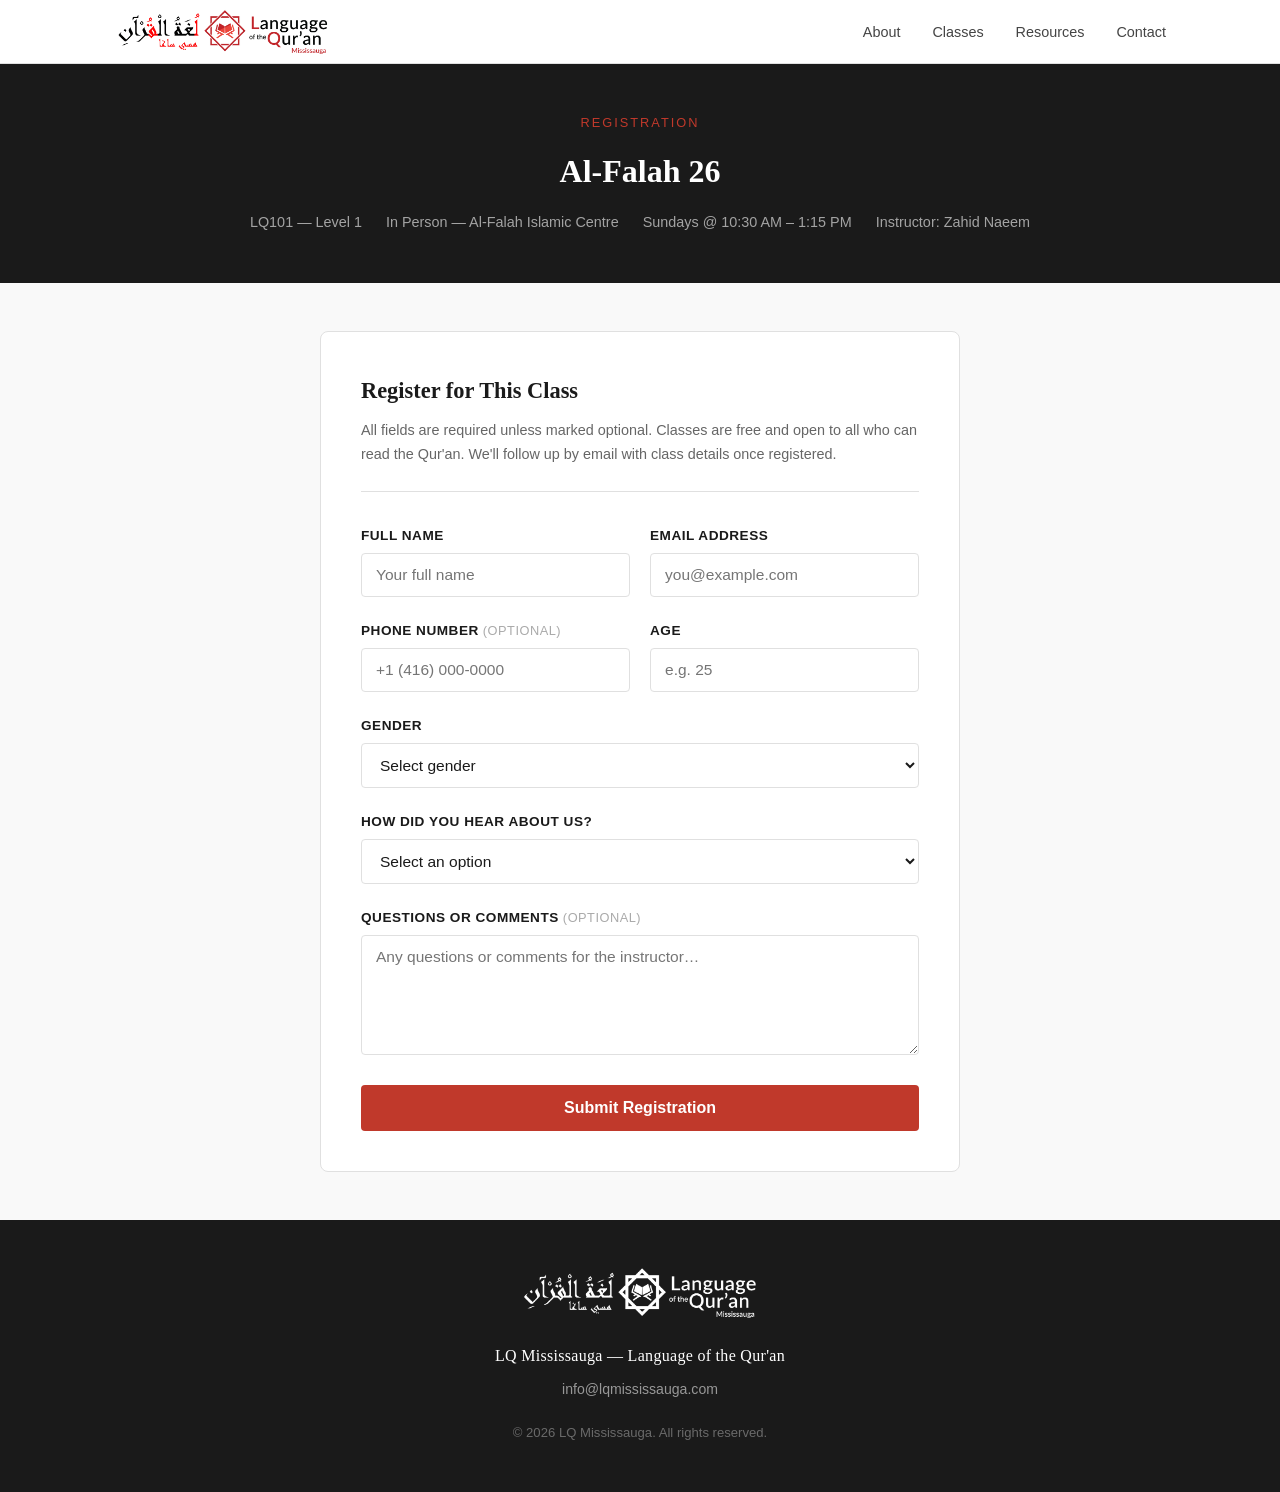
==== register/al-falah-26/index.html @ 353dc701 "Add class pages, data-driven rendering, resources accordion, and style updates - Add classes.js data" ====
<!DOCTYPE html>
<html lang="en">
<head>
  <meta charset="UTF-8" />
  <meta name="viewport" content="width=device-width, initial-scale=1.0" />
  <title>Register — Al-Falah 26 | LQ Mississauga</title>
  <meta name="description" content="Register for Al-Falah 26 — LQ101 Qur'anic Arabic, in person, Sundays 10:30 AM – 1:15 PM." />
  <link rel="stylesheet" href="../../css/styles.css" />
</head>
<body class="register-page">

  <!-- ======================================================================
       Navigation
  ====================================================================== -->
  <nav id="site-nav" role="navigation" aria-label="Main navigation">
    <div class="container">
      <a href="../../index.html" class="nav-logo">
        <img src="../../assets/images/logo.jpg" alt="LQ Mississauga" />
      </a>

      <button
        id="nav-hamburger"
        class="nav-hamburger"
        aria-controls="nav-links"
        aria-expanded="false"
        aria-label="Toggle menu"
      >
        <span></span>
        <span></span>
        <span></span>
      </button>

      <ul id="nav-links" class="nav-links" role="list">
        <li><a href="../../index.html#about">About</a></li>
        <li><a href="../../index.html#classes">Classes</a></li>
        <li><a href="../../index.html#resources">Resources</a></li>
        <li><a href="../../index.html#contact">Contact</a></li>
      </ul>
    </div>
  </nav>

  <!-- ======================================================================
       Class Header
  ====================================================================== -->
  <header class="register-header">
    <p class="class-tag">Registration</p>
    <h1>Al-Falah 26</h1>
    <div class="class-meta">
      <span>LQ101 &mdash; Level 1</span>
      <span>In Person &mdash; Al-Falah Islamic Centre</span>
      <span>Sundays @ 10:30 AM – 1:15 PM</span>
      <span>Instructor: Zahid Naeem</span>
    </div>
  </header>

  <!-- ======================================================================
       Registration Form
  ====================================================================== -->
  <div class="register-body">
    <div class="register-card">
      <h2>Register for This Class</h2>
      <p class="form-intro">
        All fields are required unless marked optional. Classes are free and open to all
        who can read the Qur'an. We'll follow up by email with class details once registered.
      </p>

      <!-- TODO: wire form action to Google Sheets API or Netlify Forms. -->
      <form
        id="register-form"
        class="register-form"
        action="#"
        method="POST"
        aria-label="Registration form for Al-Falah 26"
        novalidate
      >
        <input type="hidden" name="class" value="Al-Falah 26" />

        <div class="form-row">
          <div class="form-group">
            <label for="full-name">Full Name</label>
            <input
              type="text"
              id="full-name"
              name="full_name"
              placeholder="Your full name"
              required
              autocomplete="name"
            />
          </div>
          <div class="form-group">
            <label for="email">Email Address</label>
            <input
              type="email"
              id="email"
              name="email"
              placeholder="you@example.com"
              required
              autocomplete="email"
            />
          </div>
        </div>

        <div class="form-row">
          <div class="form-group">
            <label for="phone" class="field-optional">Phone Number</label>
            <input
              type="tel"
              id="phone"
              name="phone"
              placeholder="+1 (416) 000-0000"
              autocomplete="tel"
            />
          </div>
          <div class="form-group">
            <label for="age">Age</label>
            <input
              type="number"
              id="age"
              name="age"
              placeholder="e.g. 25"
              min="10"
              max="100"
              required
            />
          </div>
        </div>

        <div class="form-group">
          <label for="gender">Gender</label>
          <select id="gender" name="gender" required>
            <option value="" disabled selected>Select gender</option>
            <option value="male">Male</option>
            <option value="female">Female</option>
            <option value="prefer-not">Prefer not to say</option>
          </select>
        </div>

        <div class="form-group">
          <label for="heard-from">How did you hear about us?</label>
          <select id="heard-from" name="heard_from" required>
            <option value="" disabled selected>Select an option</option>
            <option value="friend-family">Friend or Family</option>
            <option value="masjid">Masjid / Islamic Centre</option>
            <option value="social-media">Social Media</option>
            <option value="google">Google / Web Search</option>
            <option value="previous-student">Previous Student</option>
            <option value="other">Other</option>
          </select>
        </div>

        <div class="form-group">
          <label for="comments" class="field-optional">Questions or Comments</label>
          <textarea
            id="comments"
            name="comments"
            placeholder="Any questions or comments for the instructor…"
          ></textarea>
        </div>

        <button type="submit" class="btn btn-primary btn-register">
          Submit Registration
        </button>
      </form>
    </div>
  </div>

  <!-- ======================================================================
       Footer
  ====================================================================== -->
  <footer id="site-footer">
    <div class="container">
      <div class="footer-logo">
        <img src="../../assets/images/logo.jpg" alt="LQ Mississauga" />
      </div>
      <p class="footer-name">LQ Mississauga — Language of the Qur'an</p>
      <p class="footer-email">
        <a href="mailto:info@lqmississauga.com">info@lqmississauga.com</a>
      </p>
      <p class="footer-copy">&copy; <span id="footer-year"></span> LQ Mississauga. All rights reserved.</p>
    </div>
  </footer>

  <script src="../../js/classes.js"></script>
  <script src="../../js/main.js"></script>
  <script>
    document.getElementById('footer-year').textContent = new Date().getFullYear();

    // On submit: save name + class to sessionStorage, then redirect to done page.
    // TODO: replace with real form submission (Google Sheets API) before going live.
    document.getElementById('register-form').addEventListener('submit', function (e) {
      e.preventDefault();

      var name  = document.getElementById('full-name').value.trim();
      var email = document.getElementById('email').value.trim();

      if (!name || !email) return;

      try {
        sessionStorage.setItem('lqm_registrant_name',  name);
        sessionStorage.setItem('lqm_registrant_class', 'Al-Falah 26');
      } catch (err) {}

      window.location.href = './done/';
    });
  </script>

</body>
</html>
---- css/styles.css ----
/* ==========================================================================
   LQM Mississauga — Global Styles
   ========================================================================== */

@import url('https://fonts.googleapis.com/css2?family=Scheherazade+New:wght@400&display=swap');

/* --- Reset & Base -------------------------------------------------------- */
*, *::before, *::after {
  box-sizing: border-box;
  margin: 0;
  padding: 0;
}

html {
  scroll-behavior: smooth;
  font-size: 16px;
}

body {
  font-family: -apple-system, BlinkMacSystemFont, 'Segoe UI', sans-serif;
  color: #444444;
  background-color: #ffffff;
  line-height: 1.7;
}

img {
  max-width: 100%;
  display: block;
}

a {
  color: #C0392B;
  text-decoration: none;
}

a:hover {
  text-decoration: underline;
}

/* --- Utility ------------------------------------------------------------ */
.container {
  max-width: 1100px;
  margin: 0 auto;
  padding: 0 24px;
}

.section-title {
  font-family: Georgia, 'Times New Roman', serif;
  font-size: 2rem;
  color: #1a1a1a;
  text-align: center;
  margin-bottom: 12px;
}

.section-subtitle {
  text-align: center;
  color: #666;
  font-size: 1rem;
  margin-bottom: 48px;
}

.section-divider {
  width: 56px;
  height: 3px;
  background: #C0392B;
  margin: 0 auto 16px;
  border: none;
}

section {
  padding: 80px 0;
}

/* --- Buttons ------------------------------------------------------------ */
.btn {
  display: inline-block;
  padding: 12px 28px;
  border-radius: 4px;
  font-size: 0.95rem;
  font-weight: 600;
  cursor: pointer;
  border: none;
  transition: background 0.2s, transform 0.1s;
  text-decoration: none;
}

.btn:hover {
  text-decoration: none;
  transform: translateY(-1px);
}

.btn-primary {
  background: #C0392B;
  color: #ffffff;
}

.btn-primary:hover {
  background: #a93226;
}

.btn-outline {
  background: transparent;
  color: #C0392B;
  border: 2px solid #C0392B;
}

.btn-outline:hover {
  background: #C0392B;
  color: #ffffff;
}

/* --- Navigation --------------------------------------------------------- */
#site-nav {
  position: fixed;
  top: 0;
  left: 0;
  right: 0;
  z-index: 1000;
  background: #ffffff;
  border-bottom: 1px solid #e0e0e0;
  height: 64px;
  display: flex;
  align-items: center;
}

#site-nav .container {
  display: flex;
  align-items: center;
  justify-content: space-between;
  width: 100%;
}

.nav-logo {
  display: flex;
  align-items: center;
  text-decoration: none;
  flex-shrink: 0;
}

.nav-logo img {
  height: 45px;
  width: auto;
  display: block;
}

.nav-links {
  display: flex;
  align-items: center;
  gap: 32px;
  list-style: none;
}

.nav-links a {
  color: #444444;
  font-size: 0.9rem;
  font-weight: 500;
  text-decoration: none;
  transition: color 0.2s;
  padding-bottom: 2px;
  border-bottom: 2px solid transparent;
}

.nav-links a:hover,
.nav-links a.active {
  color: #C0392B;
  border-bottom-color: #C0392B;
}


/* Hamburger */
.nav-hamburger {
  display: none;
  flex-direction: column;
  gap: 5px;
  cursor: pointer;
  background: none;
  border: none;
  padding: 4px;
}

.nav-hamburger span {
  display: block;
  width: 24px;
  height: 2px;
  background: #1a1a1a;
  border-radius: 2px;
  transition: all 0.3s;
}

.nav-hamburger.open span:nth-child(1) {
  transform: translateY(7px) rotate(45deg);
}
.nav-hamburger.open span:nth-child(2) {
  opacity: 0;
}
.nav-hamburger.open span:nth-child(3) {
  transform: translateY(-7px) rotate(-45deg);
}

/* Mobile nav */
@media (max-width: 768px) {
  .nav-hamburger {
    display: flex;
  }

  .nav-links {
    display: none;
    position: absolute;
    top: 64px;
    left: 0;
    right: 0;
    background: #ffffff;
    flex-direction: column;
    align-items: flex-start;
    gap: 0;
    border-bottom: 1px solid #e0e0e0;
    padding: 8px 0;
  }

  .nav-links.open {
    display: flex;
  }

  .nav-links li {
    width: 100%;
  }

  .nav-links a {
    display: block;
    padding: 14px 24px;
    border-bottom: none;
    font-size: 1rem;
  }

}

/* --- Hero --------------------------------------------------------------- */
#hero {
  background-color: #2c2c2c; /* fallback while image loads */
  background-image:
    linear-gradient(rgba(0, 0, 0, 0.50), rgba(0, 0, 0, 0.50)),
    url('../assets/images/hero.jpg');
  background-size: cover;
  background-position: center;
  background-repeat: no-repeat;
  min-height: 100vh;
  display: flex;
  align-items: center;
  justify-content: center;
  text-align: center;
  padding: 80px 24px 120px; /* generous bottom padding so gradient breathes */
  margin-top: 64px; /* offset for fixed nav */
}

.hero-inner {
  max-width: 720px;
}

.hero-eyebrow {
  font-size: 0.85rem;
  color: rgba(255, 255, 255, 0.6);
  letter-spacing: 3px;
  text-transform: uppercase;
  margin-bottom: 20px;
  text-shadow: 0 2px 12px rgba(0,0,0,0.7);
}

.hero-headline {
  font-family: Georgia, 'Times New Roman', serif;
  font-size: clamp(2.2rem, 5vw, 3.8rem);
  color: #ffffff;
  line-height: 1.25;
  margin-bottom: 12px;
  text-shadow: 0 2px 12px rgba(0,0,0,0.7);
}

.hero-arabic {
  font-family: 'Scheherazade New', Georgia, 'Times New Roman', serif;
  font-size: clamp(1.7rem, 3.5vw, 2.3rem);
  color: #ffffff;
  margin-bottom: 36px;
  text-shadow: 0 1px 8px rgba(0,0,0,0.8), 0 0 20px rgba(0,0,0,0.6);
  direction: rtl;
}

.hero-cta {
  padding: 14px 36px;
  font-size: 1rem;
}

/* --- Classes ------------------------------------------------------------ */
#classes {
  background: #f9f9f9;
}

/* --- Classes List (data-driven) ----------------------------------------- */
#classes-list {
  max-width: 860px;
  margin: 0 auto;
}

.accordion-item {
  background: #ffffff;
  border: 1px solid #e0e0e0;
  border-radius: 6px;
  margin-bottom: 10px;
  overflow: hidden;
}

/* Closed-state trigger: single line summary + +/− icon */
.accordion-trigger {
  width: 100%;
  display: flex;
  align-items: center;
  justify-content: space-between;
  padding: 18px 24px;
  background: none;
  border: none;
  cursor: pointer;
  text-align: left;
  gap: 16px;
}

.accordion-trigger:hover {
  background: #fafafa;
}

.class-summary {
  font-size: 15px;
  color: #666;
  line-height: 1.4;
}

.class-code {
  font-weight: 600;
  font-size: 17px;
  color: #1a1a1a;
}

.class-toggle-icon {
  font-size: 1.4rem;
  line-height: 1;
  color: #C0392B;
  font-weight: 300;
  flex-shrink: 0;
  user-select: none;
}

/* Open state */
.accordion-body {
  display: none;
  padding: 20px 24px 24px;
  border-top: 1px solid #e0e0e0;
}

.accordion-item.open .accordion-body {
  display: block;
}

/* 3-column detail grid */
.class-detail-grid {
  display: grid;
  grid-template-columns: repeat(3, 1fr);
  gap: 20px 24px;
  margin-bottom: 24px;
}

.class-detail-item {
  display: flex;
  flex-direction: column;
  gap: 4px;
}

/* Comments row spans all 3 columns */
.class-detail-item--full {
  grid-column: 1 / -1;
}

.class-detail-label {
  font-size: 0.7rem;
  text-transform: uppercase;
  letter-spacing: 1px;
  color: #888;
  font-weight: 600;
}

.class-detail-value {
  font-size: 0.9rem;
  color: #1a1a1a;
  line-height: 1.5;
}

/* Register button variants */
.btn-register {
  display: inline-block;
}

.btn-status-coming-soon {
  background: #999999;
  color: #ffffff;
  cursor: default;
  pointer-events: none;
  border: none;
  border-radius: 4px;
  padding: 12px 24px;
  font-size: 0.95rem;
  font-weight: 600;
  display: inline-block;
}

.btn-status-closed {
  background: #555555;
  color: #ffffff;
  cursor: default;
  pointer-events: none;
  border: none;
  border-radius: 4px;
  padding: 12px 24px;
  font-size: 0.95rem;
  font-weight: 600;
  display: inline-block;
}

/* Responsive: collapse to 1 column on mobile */
@media (max-width: 600px) {
  .class-detail-grid {
    grid-template-columns: 1fr;
  }
  .class-detail-item--full {
    grid-column: 1;
  }
  .accordion-trigger {
    padding: 16px 18px;
  }
  .accordion-body {
    padding: 16px 18px 20px;
  }
}

/* --- Resources ---------------------------------------------------------- */
#resources {
  background: #ffffff;
}

/* Each named sub-section (Madinah, Workbooks, Worksheets, etc.) */
.resource-group {
  max-width: 860px;
  margin: 0 auto 12px;
}

.resource-group:last-child {
  margin-bottom: 0;
}

.accordion-header {
  display: flex;
  justify-content: space-between;
  align-items: center;
  padding: 20px 0;
  border-bottom: 1px solid #e0e0e0;
  cursor: pointer;
  user-select: none;
}

.accordion-header:hover .accordion-title {
  color: #C0392B;
}

.accordion-title {
  font-size: 20px;
  font-weight: 600;
  color: #1a1a1a;
  transition: color 0.2s;
}

.accordion-chevron {
  font-size: 22px;
  color: #C0392B;
  display: inline-block;
  flex-shrink: 0;
  user-select: none;
  line-height: 1;
}

.accordion-content {
  overflow: hidden;
  max-height: 0;
  padding: 0;
  transition: max-height 0.4s ease;
}

/* Inner wrapper carries all padding — keeps it inside the clipped container */
.accordion-inner {
  padding: 24px 0 40px;
}

/* Index link above Madinah tabs */
.madinah-index-link {
  display: inline-block;
  margin-top: 20px;
  margin-bottom: 20px;
  padding: 8px 16px;
  background: #f5f5f5;
  border: 1px solid #e0e0e0;
  border-radius: 4px;
  font-size: 0.9rem;
  color: #1a1a1a;
  text-decoration: none;
  font-weight: 500;
}

.madinah-index-link:hover {
  background: #fff0ee;
  border-color: #C0392B;
  color: #C0392B;
  text-decoration: none;
}

/* ---- Madinah tabs ---- */
.tab-nav {
  display: flex;
  border-bottom: 2px solid #e0e0e0;
  margin-bottom: 28px;
}

.tab-btn {
  background: none;
  border: none;
  border-bottom: 3px solid transparent;
  margin-bottom: -2px;
  padding: 10px 28px;
  font-size: 0.9rem;
  font-weight: 600;
  color: #888;
  cursor: pointer;
  transition: color 0.2s, border-color 0.2s;
  font-family: inherit;
}

.tab-btn:hover {
  color: #1a1a1a;
}

.tab-btn.active {
  color: #C0392B;
  border-bottom-color: #C0392B;
}

.tab-panel {
  display: none;
}

.tab-panel.active {
  display: block;
}

/* Sub-sections within a tab panel */
.res-sub {
  margin-bottom: 28px;
}

.res-sub:last-child {
  margin-bottom: 0;
}

.res-sub-title {
  font-size: 0.72rem;
  font-weight: 700;
  text-transform: uppercase;
  letter-spacing: 1.5px;
  color: #999;
  margin-bottom: 12px;
}

/* Download cards (Course Materials + Textbooks rows) */
.dl-cards {
  display: flex;
  flex-wrap: wrap;
  gap: 10px;
}

.dl-card {
  display: flex;
  flex-direction: column;
  gap: 4px;
  padding: 13px 18px;
  background: #f9f9f9;
  border: 1px solid #e0e0e0;
  border-radius: 6px;
  text-decoration: none;
  transition: border-color 0.18s, background 0.18s;
  min-width: 130px;
}

.dl-card:hover {
  border-color: #C0392B;
  background: #fff8f8;
  text-decoration: none;
}

.dl-card-type {
  font-size: 0.62rem;
  font-weight: 700;
  text-transform: uppercase;
  letter-spacing: 1px;
  color: #C0392B;
}

.dl-card-label {
  font-size: 0.875rem;
  font-weight: 600;
  color: #1a1a1a;
  line-height: 1.3;
}

/* Annotated solutions grid */
.solutions-grid {
  display: flex;
  flex-wrap: wrap;
  gap: 7px;
}

.solution-btn {
  display: inline-flex;
  align-items: center;
  justify-content: center;
  width: 44px;
  height: 34px;
  background: #f9f9f9;
  border: 1px solid #e0e0e0;
  border-radius: 4px;
  font-size: 0.78rem;
  font-weight: 600;
  color: #555;
  text-decoration: none;
  transition: all 0.15s;
}

.solution-btn:hover {
  background: #C0392B;
  border-color: #C0392B;
  color: #ffffff;
  text-decoration: none;
}

/* GEx button is wider */
.solution-btn-gex {
  width: auto;
  padding: 0 14px;
  color: #C0392B;
  border-color: #C0392B;
}

.solution-btn-gex:hover {
  background: #C0392B;
  color: #ffffff;
}

/* Shared index link below tabs */
.res-shared-link {
  margin-top: 24px;
  padding-top: 16px;
  border-top: 1px solid #e0e0e0;
  text-align: right;
}

.res-shared-link a {
  font-size: 0.85rem;
  color: #666;
}

.res-shared-link a:hover {
  color: #C0392B;
}

/* ---- Workbook list ---- */
.workbook-list {
  display: flex;
  flex-direction: column;
  gap: 6px;
}

.workbook-item {
  display: flex;
  align-items: center;
  justify-content: space-between;
  gap: 16px;
  padding: 14px 18px;
  background: #f9f9f9;
  border: 1px solid #e0e0e0;
  border-radius: 6px;
  text-decoration: none;
  transition: border-color 0.18s, background 0.18s;
}

.workbook-item:hover {
  border-color: #C0392B;
  background: #fff8f8;
  text-decoration: none;
}

.workbook-name {
  font-size: 0.92rem;
  font-weight: 500;
  color: #1a1a1a;
  line-height: 1.4;
}

.workbook-dl {
  flex-shrink: 0;
  font-size: 0.78rem;
  font-weight: 700;
  color: #C0392B;
  white-space: nowrap;
}

/* ---- Worksheet list + verb form pills ---- */
.worksheet-list {
  display: flex;
  flex-direction: column;
  gap: 6px;
  margin-bottom: 20px;
}

.worksheet-item {
  display: flex;
  align-items: center;
  justify-content: space-between;
  gap: 16px;
  padding: 13px 18px;
  background: #f9f9f9;
  border: 1px solid #e0e0e0;
  border-radius: 6px;
  text-decoration: none;
  transition: border-color 0.18s, background 0.18s;
}

.worksheet-item:hover {
  border-color: #C0392B;
  background: #fff8f8;
  text-decoration: none;
}

.worksheet-name {
  font-size: 0.92rem;
  font-weight: 500;
  color: #1a1a1a;
}

.worksheet-dl {
  flex-shrink: 0;
  font-size: 0.78rem;
  font-weight: 700;
  color: #C0392B;
}

.verb-forms-label {
  font-size: 0.8rem;
  font-weight: 600;
  color: #888;
  margin-bottom: 10px;
  text-transform: uppercase;
  letter-spacing: 0.5px;
}

.pill-row {
  display: flex;
  flex-wrap: wrap;
  gap: 8px;
}

.pill {
  display: inline-block;
  padding: 6px 15px;
  background: #f9f9f9;
  border: 1px solid #e0e0e0;
  border-radius: 20px;
  font-size: 0.82rem;
  font-weight: 600;
  color: #444;
  text-decoration: none;
  transition: all 0.15s;
}

.pill:hover {
  background: #C0392B;
  border-color: #C0392B;
  color: #ffffff;
  text-decoration: none;
}

/* ---- Surat-ul-Kahf downloads ---- */
.suk-downloads {
  display: flex;
  gap: 12px;
  flex-wrap: wrap;
}

/* ---- External resources ---- */
.ext-resources {
  display: flex;
  flex-wrap: wrap;
  gap: 10px;
}

.ext-resource-link {
  display: inline-flex;
  align-items: center;
  gap: 6px;
  padding: 11px 20px;
  border: 1px solid #e0e0e0;
  border-radius: 6px;
  font-size: 0.9rem;
  font-weight: 500;
  color: #444;
  text-decoration: none;
  background: #f9f9f9;
  transition: all 0.18s;
}

.ext-resource-link:hover {
  color: #C0392B;
  border-color: #C0392B;
  background: #fff8f8;
  text-decoration: none;
}

/* ---- Responsive ---- */
@media (max-width: 600px) {
  .tab-btn {
    padding: 10px 18px;
    font-size: 0.85rem;
  }

  .dl-card {
    flex: 1;
    min-width: 0;
  }

  .workbook-item,
  .worksheet-item {
    flex-direction: column;
    align-items: flex-start;
    gap: 6px;
  }
}

/* --- About -------------------------------------------------------------- */
#about {
  background: #f9f9f9;
}

.about-grid {
  display: grid;
  grid-template-columns: 1fr 1fr;
  gap: 64px;
  align-items: center;
  margin-bottom: 64px;
}

.about-headline {
  font-family: Georgia, 'Times New Roman', serif;
  font-size: 1.85rem;
  color: #1a1a1a;
  line-height: 1.3;
  margin-bottom: 24px;
}

.about-body p {
  margin-bottom: 18px;
  font-size: 0.97rem;
  line-height: 1.8;
}

.about-image-placeholder {
  background: #e0e0e0;
  border-radius: 8px;
  aspect-ratio: 4/3;
  display: flex;
  align-items: center;
  justify-content: center;
  color: #aaa;
  font-size: 0.85rem;
  /* TODO: replace with real image */
}

.mission-vision-grid {
  display: grid;
  grid-template-columns: 1fr 1fr;
  gap: 32px;
}

.mv-card {
  background: #ffffff;
  border: 1px solid #e0e0e0;
  border-radius: 8px;
  padding: 32px;
  border-top: 4px solid #C0392B;
}

.mv-card h3 {
  font-family: Georgia, 'Times New Roman', serif;
  font-size: 1.2rem;
  color: #1a1a1a;
  margin-bottom: 14px;
}

.mv-card p {
  font-size: 0.95rem;
  line-height: 1.75;
}

@media (max-width: 768px) {
  .about-grid,
  .mission-vision-grid {
    grid-template-columns: 1fr;
    gap: 32px;
  }

  .about-image-placeholder {
    aspect-ratio: 16/9;
  }
}

/* --- Contact ------------------------------------------------------------ */
#contact {
  background: #ffffff;
}

/* Outer card wraps both columns */
.contact-card {
  max-width: 900px;
  margin: 0 auto;
  background: #f9f9f9;
  border: 1px solid #e0e0e0;
  border-radius: 10px;
  overflow: hidden;
}

/* Two-column grid */
.contact-cols {
  display: grid;
  grid-template-columns: 280px 1fr;
}

/* Left column — info panel */
.contact-info {
  background: #1a1a1a;
  padding: 40px 36px;
  display: flex;
  flex-direction: column;
  gap: 28px;
}

.contact-info h3 {
  font-family: Georgia, 'Times New Roman', serif;
  font-size: 1.1rem;
  color: #ffffff;
  margin-bottom: 4px;
}

.contact-info-item {
  display: flex;
  flex-direction: column;
  gap: 4px;
}

.contact-info-label {
  font-size: 0.72rem;
  text-transform: uppercase;
  letter-spacing: 1.5px;
  color: rgba(255, 255, 255, 0.4);
  font-weight: 600;
}

.contact-info-value {
  font-size: 0.95rem;
  color: rgba(255, 255, 255, 0.85);
}

.contact-info-value a {
  color: rgba(255, 255, 255, 0.85);
  text-decoration: none;
  transition: color 0.2s;
}

.contact-info-value a:hover {
  color: #ffffff;
  text-decoration: underline;
}

.contact-response-note {
  margin-top: auto;
  font-size: 0.83rem;
  color: rgba(255, 255, 255, 0.4);
  line-height: 1.6;
  border-top: 1px solid rgba(255, 255, 255, 0.1);
  padding-top: 20px;
}

/* Right column — form */
.contact-form-col {
  padding: 40px 40px;
}

.contact-form-col h3 {
  font-family: Georgia, 'Times New Roman', serif;
  font-size: 1.1rem;
  color: #1a1a1a;
  margin-bottom: 24px;
}

.contact-form {
  display: flex;
  flex-direction: column;
  gap: 20px;
}

@media (max-width: 700px) {
  .contact-cols {
    grid-template-columns: 1fr;
  }

  .contact-info {
    padding: 32px 28px;
    gap: 20px;
  }

  .contact-response-note {
    margin-top: 0;
  }

  .contact-form-col {
    padding: 28px 28px;
  }
}

.form-group {
  display: flex;
  flex-direction: column;
  gap: 6px;
}

.form-group label {
  font-size: 0.85rem;
  font-weight: 600;
  color: #1a1a1a;
  text-transform: uppercase;
  letter-spacing: 0.5px;
}

.form-group input,
.form-group select,
.form-group textarea {
  padding: 12px 14px;
  border: 1px solid #e0e0e0;
  border-radius: 4px;
  font-size: 0.97rem;
  font-family: inherit;
  color: #1a1a1a;
  background: #fff;
  transition: border-color 0.2s;
  outline: none;
}

.form-group input:focus,
.form-group select:focus,
.form-group textarea:focus {
  border-color: #C0392B;
}

.form-group textarea {
  resize: vertical;
  min-height: 120px;
}

.form-submit {
  align-self: flex-start;
}

@media (max-width: 480px) {
  .form-submit {
    width: 100%;
    text-align: center;
  }
}

/* --- Footer ------------------------------------------------------------- */
#site-footer {
  background: #1a1a1a;
  color: rgba(255, 255, 255, 0.6);
  padding: 48px 0;
  text-align: center;
}

.footer-logo {
  margin: 0 auto 16px;
  display: inline-block;
}

.footer-logo img {
  height: 50px;
  width: auto;
  /* Logo on dark background — invert if it's a dark logo */
  filter: brightness(0) invert(1);
}

.footer-name {
  font-family: Georgia, 'Times New Roman', serif;
  font-size: 1rem;
  color: #ffffff;
  margin-bottom: 8px;
  letter-spacing: 0.3px;
}

.footer-email {
  font-size: 0.88rem;
  margin-bottom: 20px;
}

.footer-email a {
  color: rgba(255, 255, 255, 0.55);
  transition: color 0.2s;
}

.footer-email a:hover {
  color: #ffffff;
  text-decoration: none;
}

.footer-copy {
  font-size: 0.82rem;
  color: rgba(255, 255, 255, 0.35);
}

/* ==========================================================================
   Registration Form Pages
   ========================================================================== */

.register-page {
  padding-top: 64px; /* offset for fixed nav */
  min-height: 100vh;
  background: #f9f9f9;
}

.register-header {
  background: #1a1a1a;
  color: #ffffff;
  padding: 48px 24px;
  text-align: center;
}

.register-header .class-tag {
  font-size: 0.8rem;
  text-transform: uppercase;
  letter-spacing: 2px;
  color: #C0392B;
  margin-bottom: 10px;
}

.register-header h1 {
  font-family: Georgia, 'Times New Roman', serif;
  font-size: 2rem;
  color: #ffffff;
  margin-bottom: 12px;
}

.register-header .class-meta {
  font-size: 0.9rem;
  color: rgba(255, 255, 255, 0.6);
  display: flex;
  gap: 24px;
  justify-content: center;
  flex-wrap: wrap;
}

.register-body {
  padding: 48px 24px;
}

.register-card {
  background: #ffffff;
  border: 1px solid #e0e0e0;
  border-radius: 8px;
  padding: 40px;
  max-width: 640px;
  margin: 0 auto;
}

.register-card h2 {
  font-family: Georgia, 'Times New Roman', serif;
  font-size: 1.4rem;
  color: #1a1a1a;
  margin-bottom: 8px;
}

.register-card .form-intro {
  font-size: 0.9rem;
  color: #666;
  margin-bottom: 32px;
  border-bottom: 1px solid #e0e0e0;
  padding-bottom: 24px;
}

.register-form {
  display: flex;
  flex-direction: column;
  gap: 22px;
}

.form-row {
  display: grid;
  grid-template-columns: 1fr 1fr;
  gap: 20px;
}

.field-optional::after {
  content: ' (optional)';
  color: #aaa;
  font-weight: 400;
  font-size: 0.8rem;
}

.btn-register {
  width: 100%;
  text-align: center;
  padding: 14px;
  font-size: 1rem;
  border-radius: 4px;
  margin-top: 8px;
}

@media (max-width: 600px) {
  .form-row {
    grid-template-columns: 1fr;
  }

  .register-card {
    padding: 24px 20px;
  }
}

/* ==========================================================================
   Confirmation Page
   ========================================================================== */

.done-page {
  padding-top: 64px;
  min-height: 100vh;
  background: #f9f9f9;
  display: flex;
  flex-direction: column;
}

.done-body {
  flex: 1;
  display: flex;
  align-items: center;
  justify-content: center;
  padding: 64px 24px;
}

.done-card {
  background: #ffffff;
  border: 1px solid #e0e0e0;
  border-radius: 8px;
  padding: 56px 48px;
  max-width: 560px;
  width: 100%;
  text-align: center;
}

.done-icon {
  width: 64px;
  height: 64px;
  background: #C0392B;
  border-radius: 50%;
  display: flex;
  align-items: center;
  justify-content: center;
  margin: 0 auto 28px;
  color: #fff;
  font-size: 1.8rem;
}

.done-card h1 {
  font-family: Georgia, 'Times New Roman', serif;
  font-size: 1.8rem;
  color: #1a1a1a;
  margin-bottom: 16px;
}

.done-card p {
  font-size: 0.97rem;
  color: #555;
  margin-bottom: 12px;
  line-height: 1.7;
}

.done-class-name {
  font-weight: 700;
  color: #1a1a1a;
}

.done-card .done-back {
  margin-top: 32px;
  display: inline-block;
}

@media (max-width: 480px) {
  .done-card {
    padding: 32px 24px;
  }
}

/* ==========================================================================
   Responsive — Consolidated fixes
   Fills in gaps in existing breakpoints and enforces no-overflow rule.
   ========================================================================== */

/* Global: never allow horizontal scrollbar */
body {
  overflow-x: hidden;
}

/* Accordion content must always stay inside its container.
   CSS overflow:hidden is the source of truth — JS no longer
   sets overflow, so this rule always wins. */
.accordion-content {
  overflow: hidden;
}

/* ---- Tablet ≤768px -------------------------------------------------------- */
@media (max-width: 768px) {

  /* Reduce section vertical padding */
  section {
    padding: 60px 0;
  }

  /* Logo slightly smaller */
  .nav-logo img {
    max-height: 36px;
  }

  /* Hero headline explicit size */
  .hero-headline {
    font-size: 32px;
  }
}

/* ---- Classes: 3-col → 2-col between 601px and 768px ---------------------- */
@media (min-width: 601px) and (max-width: 768px) {
  .class-detail-grid {
    grid-template-columns: repeat(2, 1fr);
  }
  .class-detail-item--full {
    grid-column: 1 / -1;
  }
}

/* ---- Mobile ≤480px -------------------------------------------------------- */
@media (max-width: 480px) {

  /* Tighter section padding */
  section {
    padding: 48px 0;
  }

  /* Typography */
  .section-title {
    font-size: 1.5rem;
  }
  .section-subtitle {
    font-size: 0.9rem;
    margin-bottom: 32px;
  }

  /* Nav logo */
  .nav-logo img {
    max-height: 32px;
  }

  /* Hero */
  .hero-headline {
    font-size: 26px;
  }
  .hero-arabic {
    font-size: 1.2rem;
    margin-bottom: 28px;
  }
  .hero-cta {
    display: block;
    width: 100%;
    max-width: 300px;
    margin: 0 auto;
    text-align: center;
  }

  /* Classes — status buttons full width */
  .btn-status-coming-soon,
  .btn-status-closed {
    display: block;
    width: 100%;
    text-align: center;
    box-sizing: border-box;
  }

  /* Resources — accordion title smaller */
  .accordion-title {
    font-size: 17px;
  }

  /* Madinah tab buttons */
  .tab-btn {
    padding: 8px 12px;
    font-size: 0.8rem;
  }

  /* Index link */
  .madinah-index-link {
    font-size: 0.82rem;
    padding: 7px 13px;
  }
}
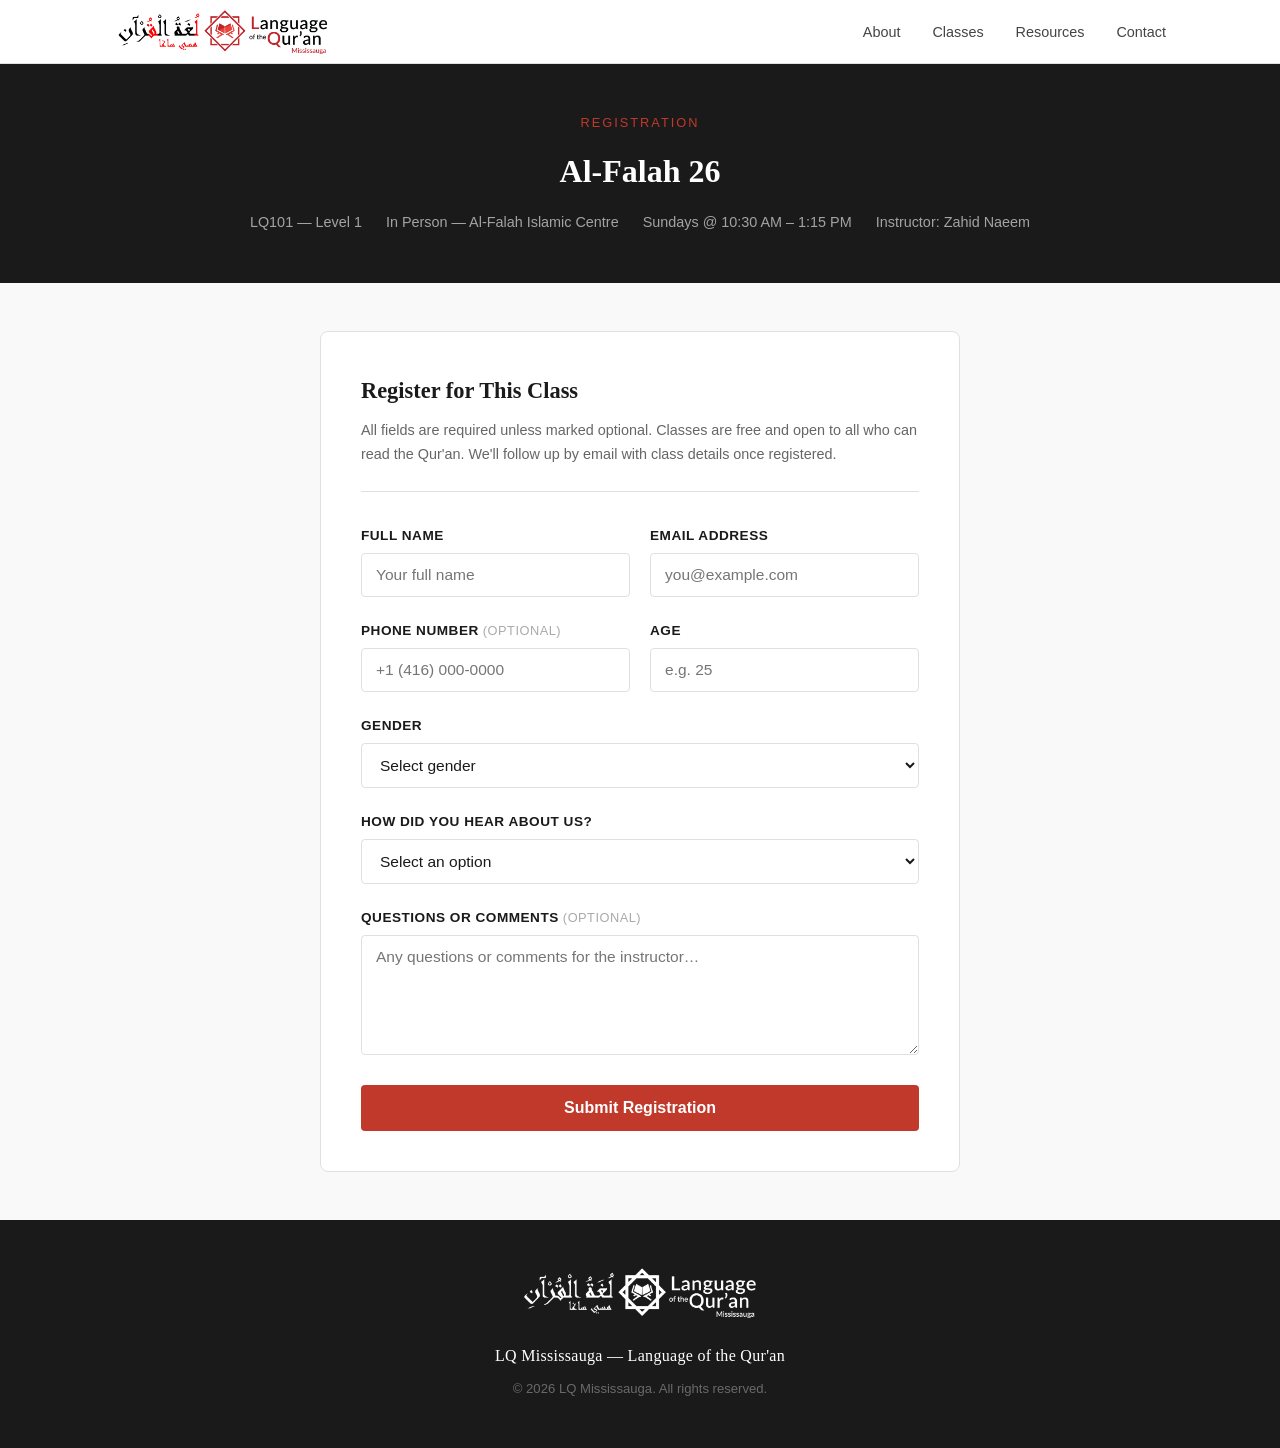
==== commit 0622362f: "Fixed github issues 3,4,5" ====
--- a/register/al-falah-26/index.html
+++ b/register/al-falah-26/index.html
@@ -6,6 +6,7 @@
   <title>Register — Al-Falah 26 | LQ Mississauga</title>
   <meta name="description" content="Register for Al-Falah 26 — LQ101 Qur'anic Arabic, in person, Sundays 10:30 AM – 1:15 PM." />
   <link rel="stylesheet" href="../../css/styles.css" />
+  <link rel="icon" href="../../assets/images/icon.jpg" type="image/jpeg" />
 </head>
 <body class="register-page">
 
@@ -173,9 +174,6 @@
         <img src="../../assets/images/logo.jpg" alt="LQ Mississauga" />
       </div>
       <p class="footer-name">LQ Mississauga — Language of the Qur'an</p>
-      <p class="footer-email">
-        <a href="mailto:info@lqmississauga.com">info@lqmississauga.com</a>
-      </p>
       <p class="footer-copy">&copy; <span id="footer-year"></span> LQ Mississauga. All rights reserved.</p>
     </div>
   </footer>
--- a/css/styles.css
+++ b/css/styles.css
@@ -421,6 +421,127 @@
   display: inline-block;
 }
 
+/* Waitlist variant — same grey style but clickable (links to contact form) */
+a.btn-status-closed {
+  pointer-events: auto;
+  cursor: pointer;
+  text-decoration: none;
+}
+
+a.btn-status-closed:hover {
+  background: #444444;
+  color: #ffffff;
+}
+
+/* Prerequisites bullet list */
+.class-prereq-list {
+  margin: 6px 0 0 0;
+  padding-left: 18px;
+  font-size: 0.88rem;
+  color: #555;
+  line-height: 1.7;
+}
+
+.class-prereq-list li {
+  margin-bottom: 1px;
+}
+
+/* Zoom required notice — online classes only */
+.class-zoom-notice {
+  margin-top: 16px;
+  padding: 10px 14px;
+  background: #f0f6ff;
+  border-left: 3px solid #2d7dd2;
+  border-radius: 0 4px 4px 0;
+  font-size: 0.85rem;
+  color: #444;
+  line-height: 1.5;
+}
+
+.class-zoom-notice a {
+  color: #2d7dd2;
+  font-weight: 500;
+  text-decoration: underline;
+}
+
+/* Regulations link */
+.class-regulations-link {
+  display: inline-block;
+  margin-top: 10px;
+  font-size: 0.82rem;
+  font-weight: 600;
+  color: #C0392B;
+  text-decoration: none;
+  border-bottom: 1px solid rgba(192, 57, 43, 0.3);
+  transition: border-color 0.2s;
+}
+
+.class-regulations-link:hover {
+  border-bottom-color: #C0392B;
+}
+
+/* Info row: video (left) + prerequisites (right) */
+.class-info-row {
+  display: flex;
+  gap: 24px;
+  align-items: flex-start;
+  margin: 12px 0 0;
+}
+
+.class-video-wrap {
+  flex-shrink: 0;
+  width: 260px;
+}
+
+/* YouTube facade — aspect-ratio keeps height correct at any width */
+.class-video {
+  position: relative;
+  width: 100%;
+  aspect-ratio: 16 / 9;
+  overflow: hidden;
+  border-radius: 6px;
+  background: #000;
+  cursor: pointer;
+}
+
+.class-video iframe,
+.class-video-thumb {
+  position: absolute;
+  top: 0;
+  left: 0;
+  width: 100%;
+  height: 100%;
+  border: 0;
+}
+
+.class-video-thumb {
+  object-fit: cover;
+}
+
+.class-video-play {
+  position: absolute;
+  top: 50%;
+  left: 50%;
+  transform: translate(-50%, -50%);
+  background: none;
+  border: none;
+  padding: 0;
+  cursor: pointer;
+  transition: transform 0.15s ease;
+  filter: drop-shadow(0 2px 8px rgba(0,0,0,0.5));
+}
+
+.class-video:hover .class-video-play {
+  transform: translate(-50%, -50%) scale(1.1);
+}
+
+/* Prerequisites block */
+.class-prereqs {
+  flex: 1;
+  min-width: 0;
+  margin-top: 12px;
+}
+
 /* Responsive: collapse to 1 column on mobile */
 @media (max-width: 600px) {
   .class-detail-grid {
@@ -434,6 +555,15 @@
   }
   .accordion-body {
     padding: 16px 18px 20px;
+  }
+  .class-info-row {
+    flex-direction: column;
+  }
+  .class-video-wrap {
+    width: 100%;
+  }
+  .class-prereqs {
+    margin-top: 0;
   }
 }
 
@@ -631,7 +761,8 @@
   border-radius: 4px;
   font-size: 0.78rem;
   font-weight: 600;
-  color: #555;
+  font-family: -apple-system, BlinkMacSystemFont, 'Segoe UI', sans-serif;
+  color: #1a1a1a;
   text-decoration: none;
   transition: all 0.15s;
 }
@@ -872,16 +1003,17 @@
   line-height: 1.8;
 }
 
-.about-image-placeholder {
-  background: #e0e0e0;
+.about-image-wrap {
   border-radius: 8px;
+  overflow: hidden;
   aspect-ratio: 4/3;
-  display: flex;
-  align-items: center;
-  justify-content: center;
-  color: #aaa;
-  font-size: 0.85rem;
-  /* TODO: replace with real image */
+}
+
+.about-image {
+  width: 100%;
+  height: 100%;
+  object-fit: cover;
+  display: block;
 }
 
 .mission-vision-grid {
@@ -917,7 +1049,7 @@
     gap: 32px;
   }
 
-  .about-image-placeholder {
+  .about-image-wrap {
     aspect-ratio: 16/9;
   }
 }
@@ -1016,6 +1148,17 @@
   gap: 20px;
 }
 
+/* Honeypot — visually hidden, never shown to real users */
+.form-honeypot {
+  position: absolute;
+  width: 1px;
+  height: 1px;
+  overflow: hidden;
+  opacity: 0;
+  pointer-events: none;
+  tabindex: -1;
+}
+
 @media (max-width: 700px) {
   .contact-cols {
     grid-template-columns: 1fr;
@@ -1085,6 +1228,67 @@
   }
 }
 
+/* --- Class Regulations Page --------------------------------------------- */
+.regulations-card {
+  max-width: 720px;
+}
+
+.regs-section {
+  padding-bottom: 20px;
+  margin-bottom: 20px;
+  border-bottom: 1px solid #e0e0e0;
+}
+
+.regs-section:last-of-type {
+  border-bottom: none;
+  margin-bottom: 0;
+}
+
+.regs-section h2 {
+  font-size: 1.1rem;
+  font-family: Georgia, serif;
+  color: #1a1a1a;
+  margin-bottom: 8px;
+}
+
+.regs-section p {
+  font-size: 0.9rem;
+  color: #555;
+  margin-bottom: 8px;
+  line-height: 1.6;
+}
+
+.regs-list {
+  padding-left: 20px;
+  font-size: 0.9rem;
+  color: #444;
+  line-height: 1.6;
+  margin: 0;
+}
+
+.regs-list li {
+  margin-bottom: 5px;
+}
+
+.regs-list a {
+  color: #C0392B;
+  font-weight: 500;
+}
+
+.regs-sublist {
+  list-style: disc;
+  padding-left: 20px;
+  margin: 5px 0 2px;
+}
+
+.regs-sublist li {
+  margin-bottom: 3px;
+}
+
+.regs-footer {
+  margin-top: 28px;
+}
+
 /* --- Footer ------------------------------------------------------------- */
 #site-footer {
   background: #1a1a1a;
